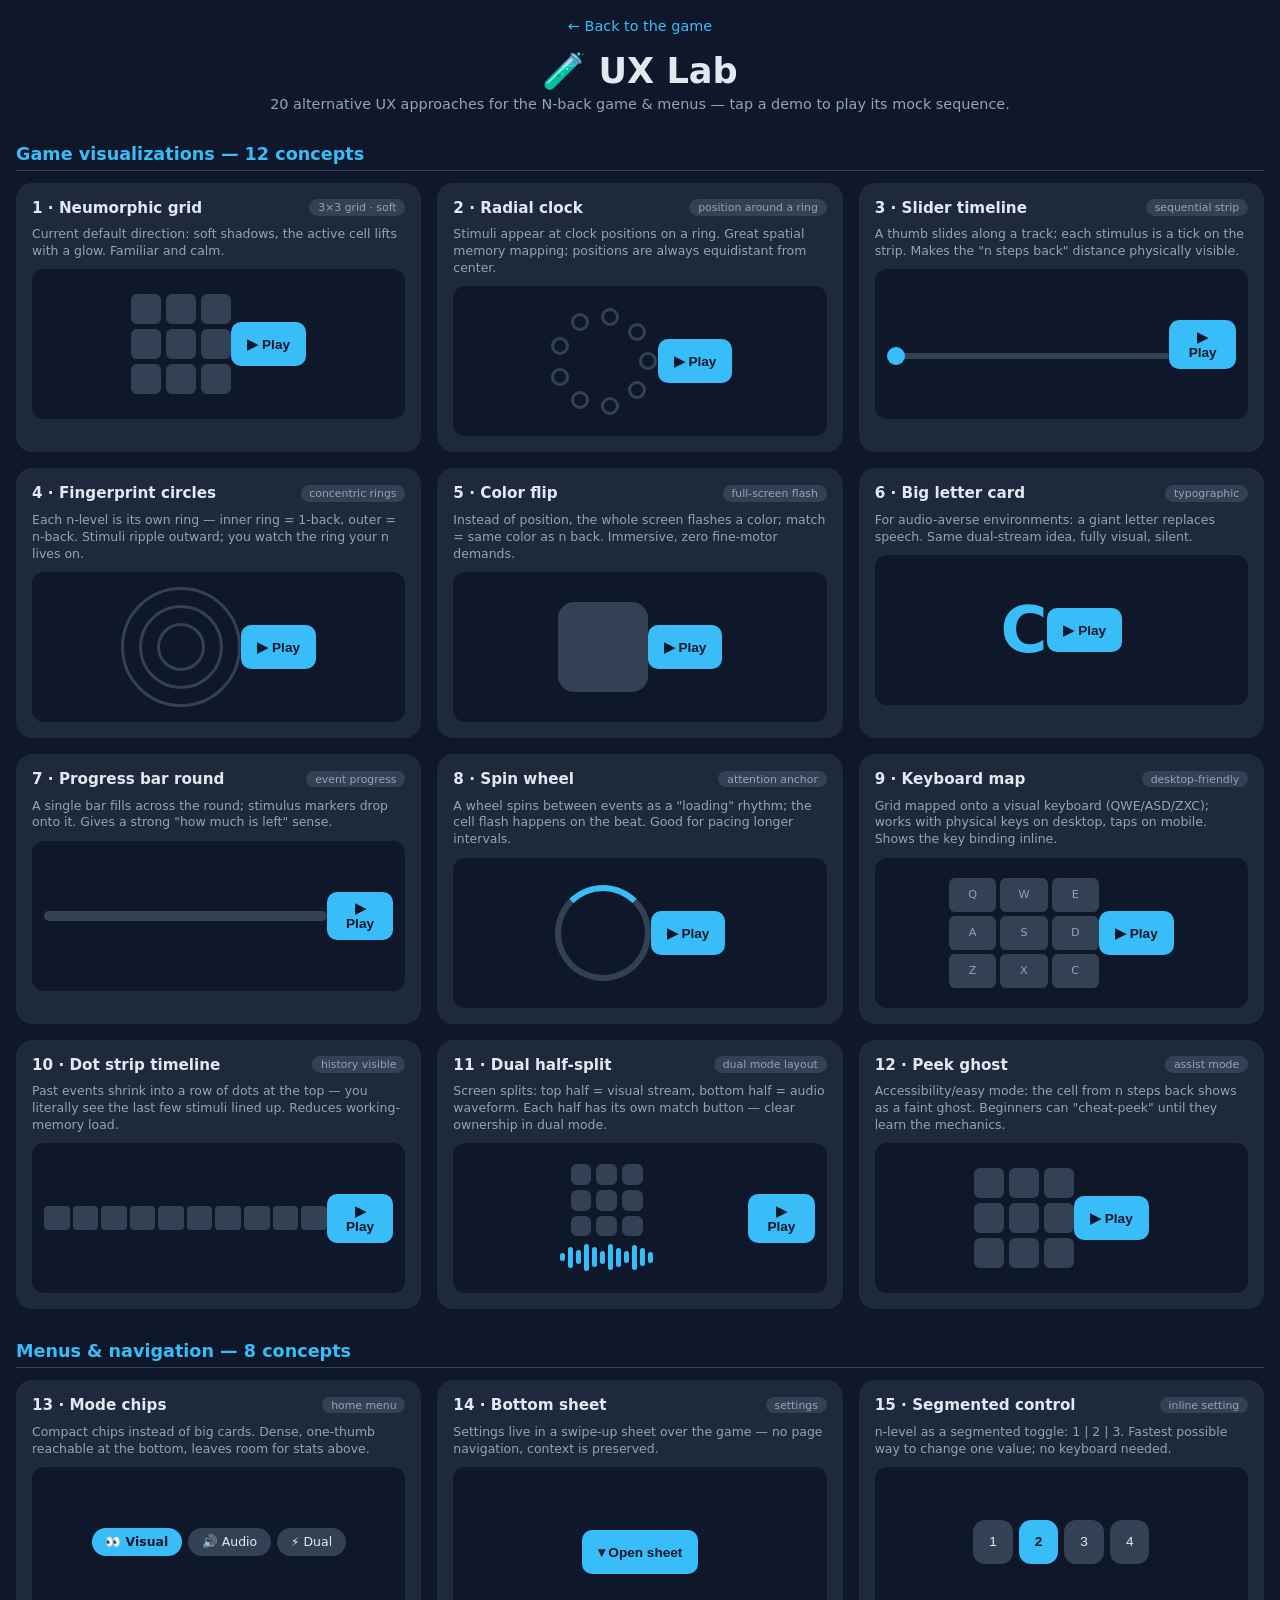
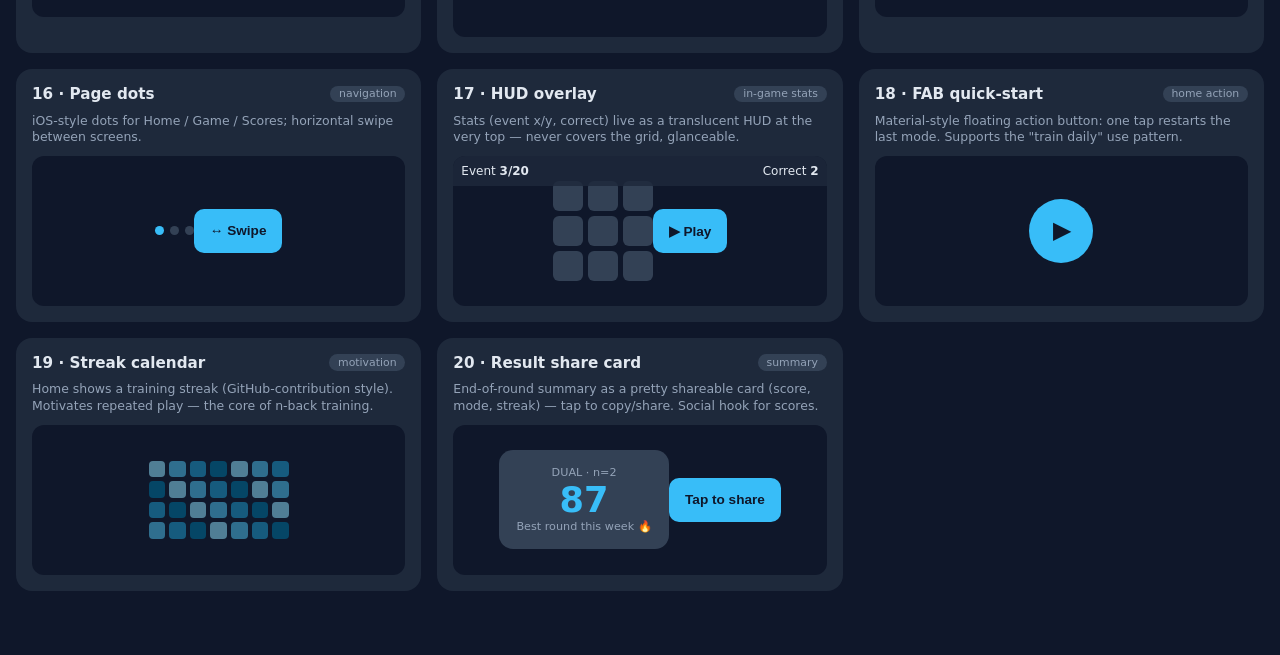
==== ux-lab.html @ ecb43ae6 "Add UX Lab page with 20 alternative game and menu design concepts Co-authored-by: JonasWillen <Jonas" ====
<!DOCTYPE html>
<html lang="en">
<head>
  <meta charset="UTF-8" />
  <meta name="viewport" content="width=device-width, initial-scale=1.0, viewport-fit=cover" />
  <meta name="description" content="UX Lab — 20 alternative UX concepts for the N-back game" />
  <title>UX Lab — NBackWeb</title>
  <style>
    :root {
      --bg: #0f172a; --surface: #1e293b; --surface-2: #334155;
      --fg: #e2e8f0; --muted: #94a3b8; --accent: #38bdf8; --good: #34d399; --bad: #f472b6;
    }
    * { box-sizing: border-box; }
    body {
      margin: 0; background: var(--bg); color: var(--fg);
      font-family: system-ui, -apple-system, "Segoe UI", Roboto, sans-serif;
      padding: 1rem; padding-bottom: 4rem;
    }
    header { text-align: center; margin-bottom: 1.5rem; }
    header h1 { font-size: clamp(1.4rem, 6vw, 2.2rem); margin: 0 0 0.25rem; }
    header p { color: var(--muted); margin: 0; font-size: 0.9rem; }
    .back-link { color: var(--accent); text-decoration: none; display: inline-block; margin-bottom: 1rem; font-size: 0.9rem; }
    h2.section { font-size: 1.1rem; color: var(--accent); border-bottom: 1px solid var(--surface-2); padding-bottom: 0.35rem; margin: 2rem 0 0.75rem; }

    .ux-grid { display: grid; grid-template-columns: repeat(auto-fill, minmax(min(320px, 92vw), 1fr)); gap: 1rem; }
    .ux-card {
      background: var(--surface); border-radius: 16px; padding: 1rem;
      display: flex; flex-direction: column; gap: 0.6rem;
    }
    .ux-card h3 { margin: 0; font-size: 0.95rem; }
    .ux-card .tag { font-size: 0.68rem; background: var(--surface-2); border-radius: 999px; padding: 0.12rem 0.55rem; color: var(--muted); }
    .ux-card p { margin: 0; font-size: 0.78rem; color: var(--muted); line-height: 1.35; }
    .demo {
      background: var(--bg); border-radius: 12px; min-height: 150px;
      display: flex; align-items: center; justify-content: center;
      padding: 0.75rem; position: relative; overflow: hidden;
    }
    .demo-btn {
      border: none; border-radius: 10px; background: var(--accent); color: #0f172a;
      font-weight: 700; padding: 0.55rem 1rem; cursor: pointer; min-height: 44px; font-size: 0.85rem;
    }
    .demo-btn:active { transform: scale(0.96); }

    /* demo visuals */
    .demo-grid { display: grid; grid-template-columns: repeat(3, 1fr); gap: 5px; width: 100px; height: 100px; }
    .demo-grid div { background: var(--surface-2); border-radius: 6px; }
    .demo-grid div.on { background: var(--accent); }

    .ring { width: 110px; height: 110px; position: relative; }
    .ring div { position: absolute; inset: 0; border: 3px solid var(--surface-2); border-radius: 50%; }
    .ring div.on { border-color: var(--accent); box-shadow: 0 0 12px var(--accent); }

    .slider-track { width: 100%; height: 6px; background: var(--surface-2); border-radius: 3px; position: relative; margin-top: 1.4rem; }
    .slider-thumb { position: absolute; top: -6px; width: 18px; height: 18px; border-radius: 50%; background: var(--accent); transition: left 0.25s ease; }

    .btn { border: none; border-radius: 12px; background: var(--surface-2); color: var(--fg); padding: 0.7rem 1rem; cursor: pointer; min-height: 44px; font-size: 0.85rem; }
    .btn.on { background: var(--accent); color: #0f172a; font-weight: 700; }

    .chips { display: flex; flex-wrap: wrap; gap: 0.4rem; justify-content: center; }
    .chip { background: var(--surface-2); border-radius: 999px; padding: 0.4rem 0.85rem; font-size: 0.78rem; }
    .chip.hot { background: var(--accent); color: #0f172a; font-weight: 700; }

    .bottom-sheet { position: absolute; left: 0; right: 0; bottom: -120px; height: 120px; background: var(--surface-2); border-radius: 16px 16px 0 0; transition: bottom 0.35s ease; padding: 0.75rem; }
    .sheet-open .bottom-sheet { bottom: 0; }
    .handle { width: 40px; height: 4px; background: var(--muted); border-radius: 2px; margin: 0 auto 0.5rem; }

    .dots { display: flex; gap: 6px; }
    .dots span { width: 9px; height: 9px; border-radius: 50%; background: var(--surface-2); }
    .dots span.on { background: var(--accent); }

    .bar-fill { width: 100%; height: 10px; background: var(--surface-2); border-radius: 5px; overflow: hidden; }
    .bar-fill > div { height: 100%; background: var(--accent); width: 0; transition: width 0.25s ease; }

    .spin-btn { width: 96px; height: 96px; border-radius: 50%; border: 6px solid var(--surface-2); border-top-color: var(--accent); animation: spin 1.2s linear infinite; }
    @keyframes spin { to { transform: rotate(360deg); } }

    .keyboard { display: grid; grid-template-columns: repeat(3, 1fr); gap: 4px; width: 150px; }
    .keyboard div { height: 34px; background: var(--surface-2); border-radius: 6px; display: grid; place-items: center; font-size: 0.7rem; color: var(--muted); }
    .keyboard div.on { background: var(--accent); color: #0f172a; font-weight: 700; }

    .timeline { width: 100%; display: flex; gap: 3px; }
    .timeline span { flex: 1; height: 24px; background: var(--surface-2); border-radius: 4px; }
    .timeline span.on { background: var(--accent); }
    .timeline span.past { opacity: 0.4; }
  </style>
</head>
<body>
  <header>
    <a class="back-link" href="index.html">← Back to the game</a>
    <h1>🧪 UX Lab</h1>
    <p>20 alternative UX approaches for the N-back game &amp; menus — tap a demo to play its mock sequence.</p>
  </header>

  <h2 class="section">Game visualizations — 12 concepts</h2>
  <div class="ux-grid" id="game-concepts"></div>

  <h2 class="section">Menus &amp; navigation — 8 concepts</h2>
  <div class="ux-grid" id="menu-concepts"></div>

  <script type="module" src="js/ux-lab/render.js"></script>
</body>
</html>
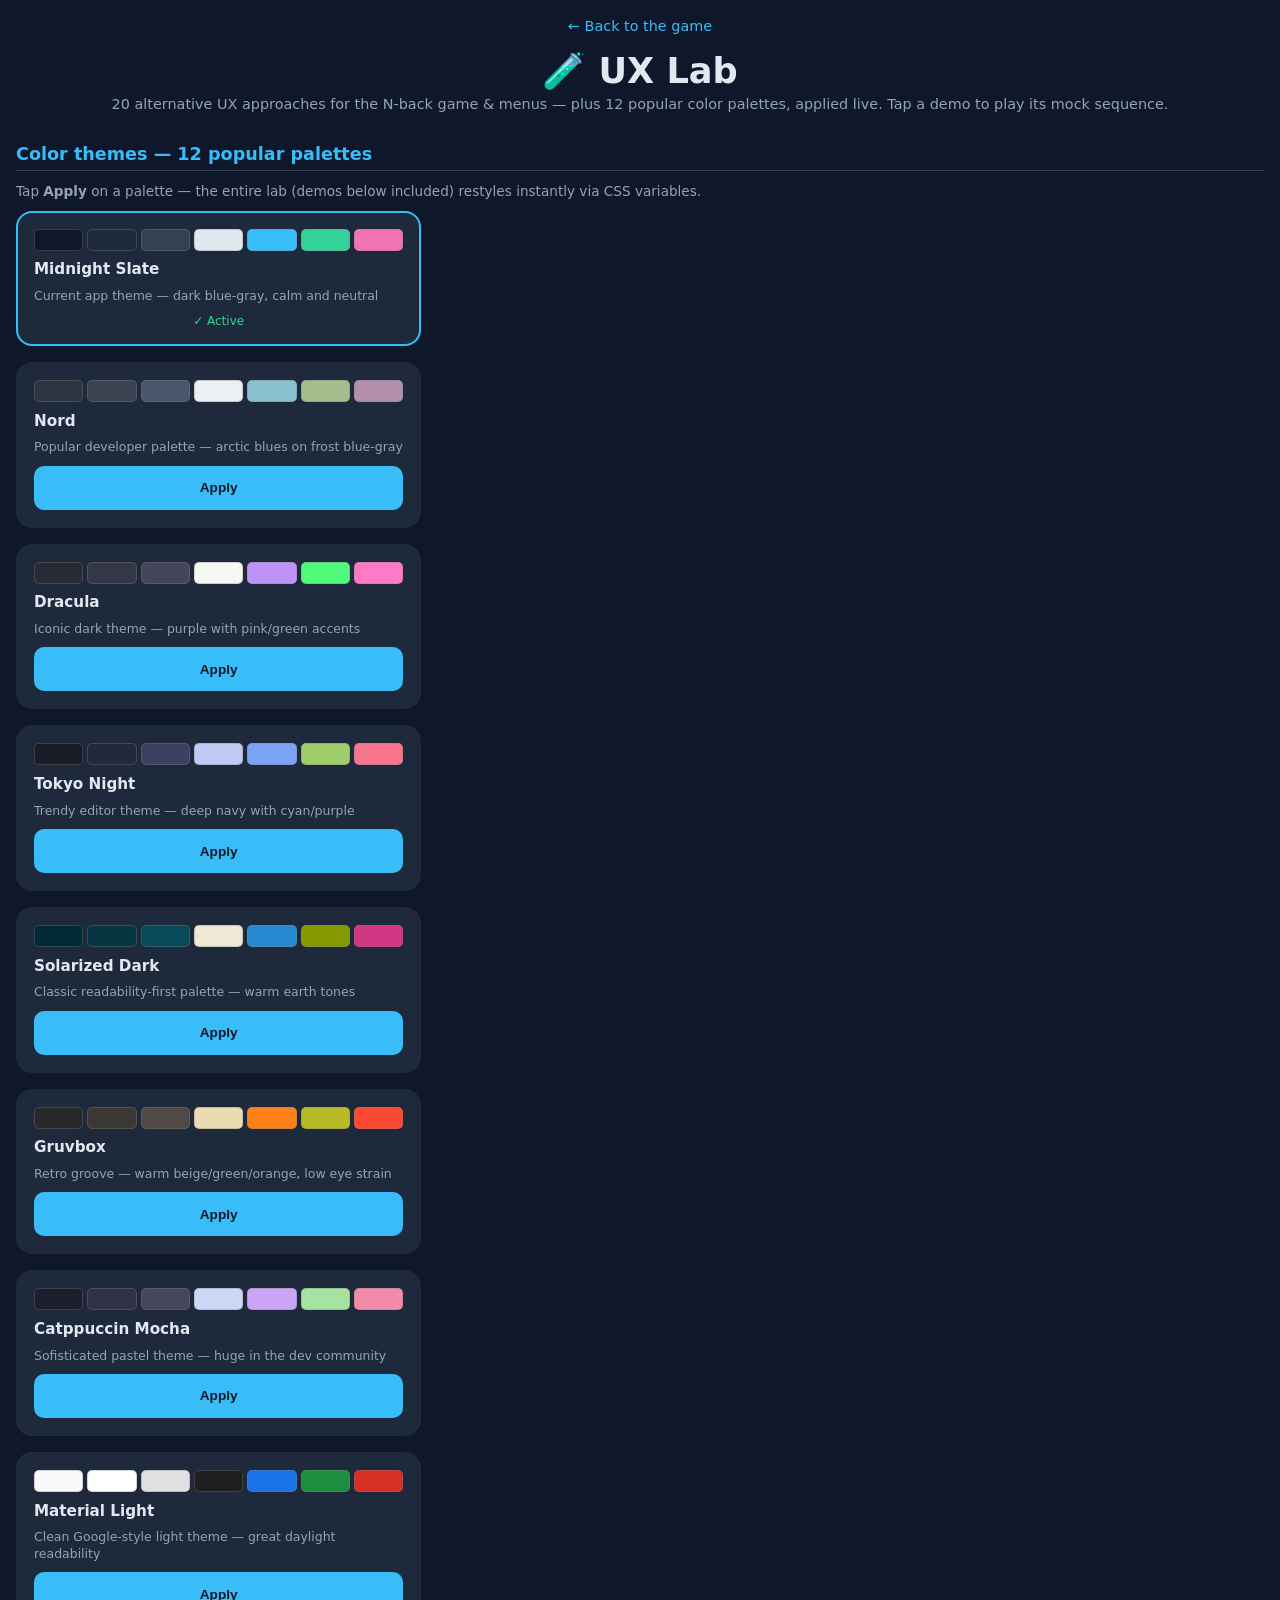
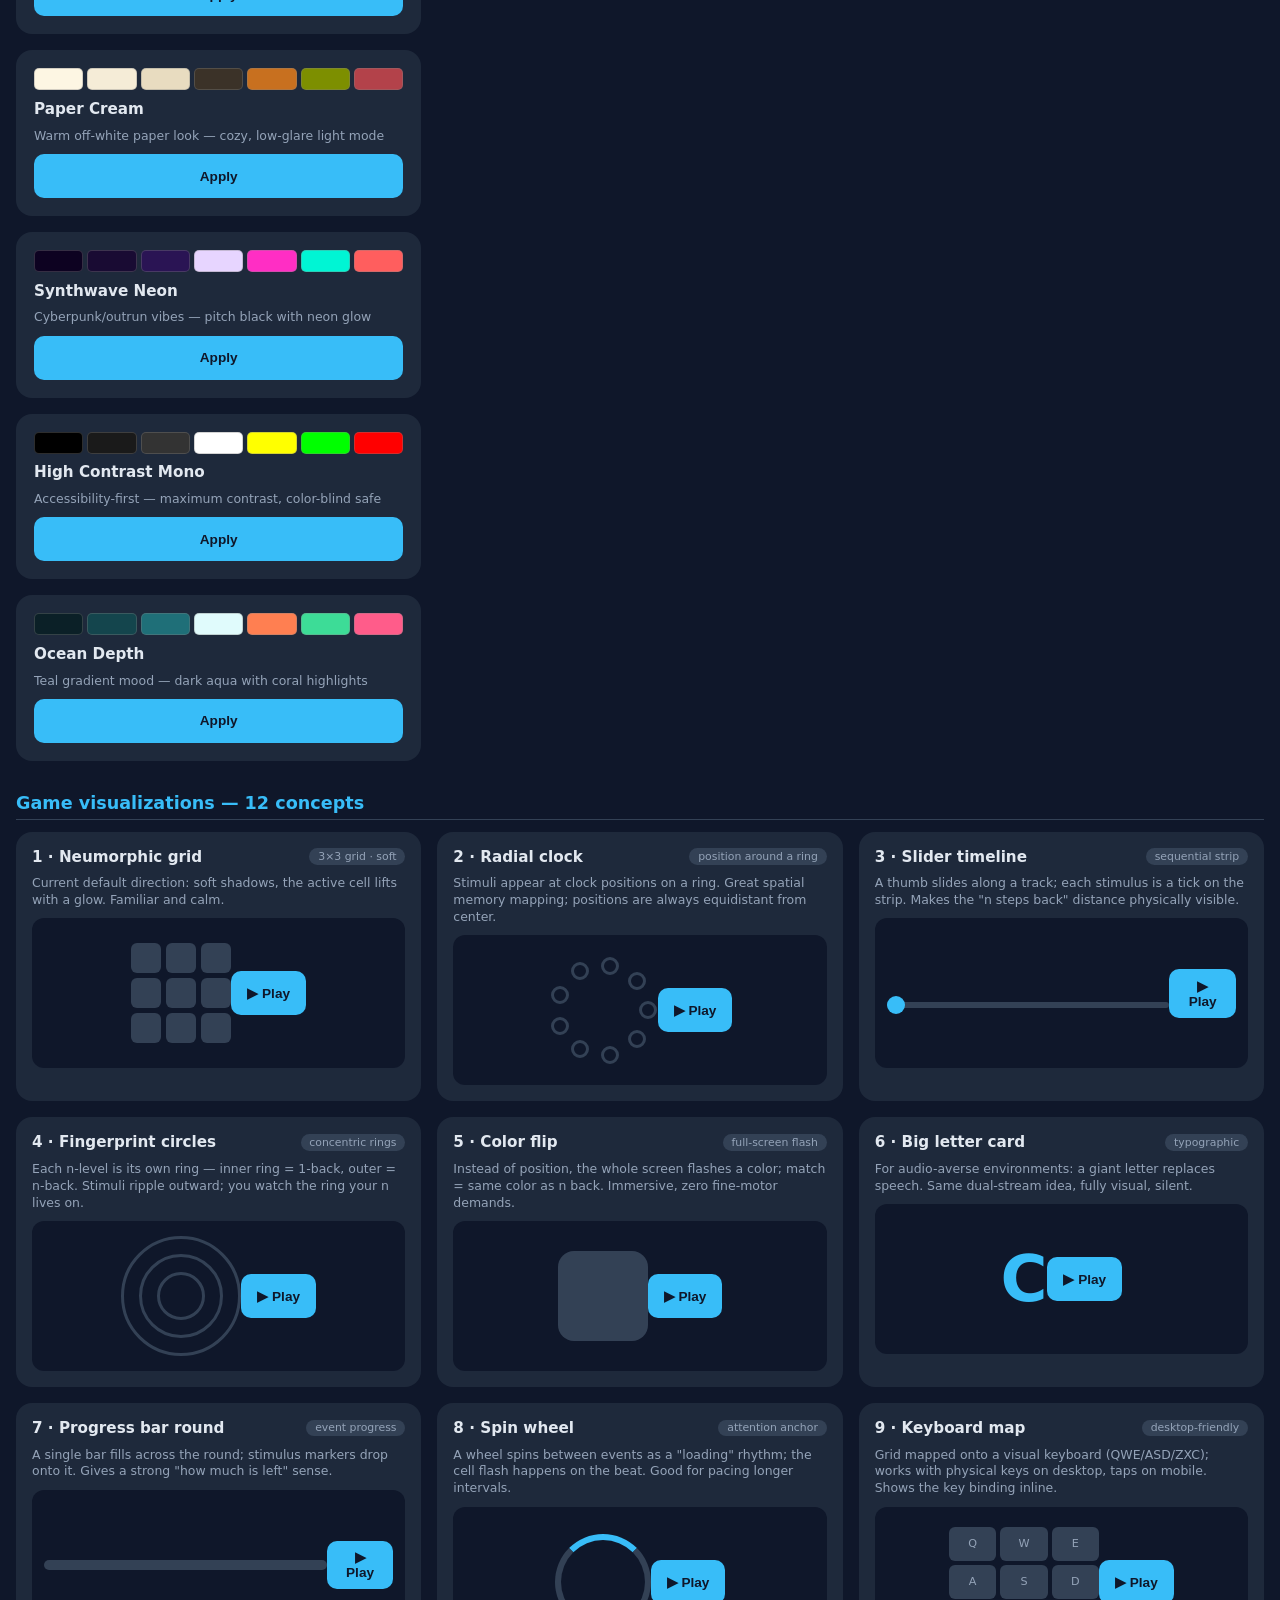
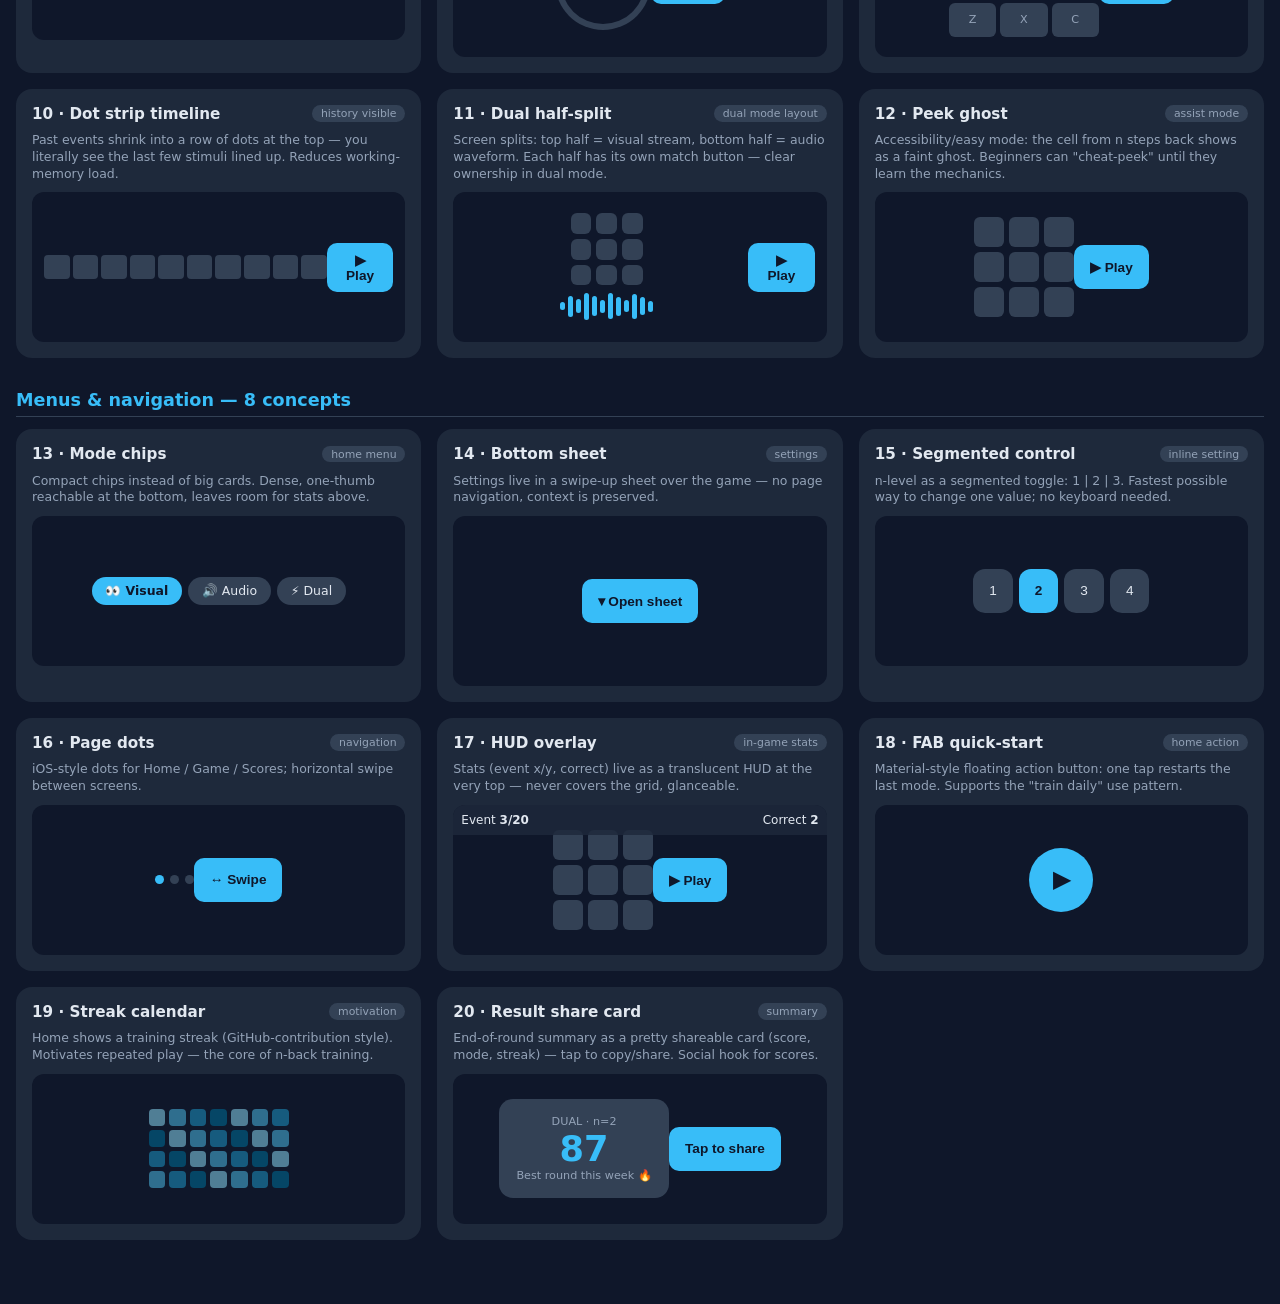
==== commit 92413f75: "Add live color theme gallery with 12 popular palettes to UX Lab Co-authored-by: JonasWillen <JonasWi" ====
--- a/ux-lab.html
+++ b/ux-lab.html
@@ -21,6 +21,13 @@
     header p { color: var(--muted); margin: 0; font-size: 0.9rem; }
     .back-link { color: var(--accent); text-decoration: none; display: inline-block; margin-bottom: 1rem; font-size: 0.9rem; }
     h2.section { font-size: 1.1rem; color: var(--accent); border-bottom: 1px solid var(--surface-2); padding-bottom: 0.35rem; margin: 2rem 0 0.75rem; }
+
+    .theme-card { transition: border-color 0.15s ease; border: 2px solid transparent; }
+    .theme-card.selected { border-color: var(--accent); }
+    .theme-card.selected .demo-btn { display: none; }
+    .theme-card.selected::after { content: "✓ Active"; font-size: 0.75rem; color: var(--good); text-align: center; }
+    .swatch-row { display: flex; gap: 4px; }
+    .swatch-row span { flex: 1; height: 22px; border-radius: 5px; border: 1px solid rgba(128,128,128,0.35); }
 
     .ux-grid { display: grid; grid-template-columns: repeat(auto-fill, minmax(min(320px, 92vw), 1fr)); gap: 1rem; }
     .ux-card {
@@ -88,8 +95,12 @@
   <header>
     <a class="back-link" href="index.html">← Back to the game</a>
     <h1>🧪 UX Lab</h1>
-    <p>20 alternative UX approaches for the N-back game &amp; menus — tap a demo to play its mock sequence.</p>
+    <p>20 alternative UX approaches for the N-back game &amp; menus — plus 12 popular color palettes, applied live. Tap a demo to play its mock sequence.</p>
   </header>
+
+  <h2 class="section">Color themes — 12 popular palettes</h2>
+  <p style="color:var(--muted);font-size:0.85rem;margin:0 0 0.75rem">Tap <b>Apply</b> on a palette — the entire lab (demos below included) restyles instantly via CSS variables.</p>
+  <div class="ux-grid" id="theme-concepts"></div>
 
   <h2 class="section">Game visualizations — 12 concepts</h2>
   <div class="ux-grid" id="game-concepts"></div>
